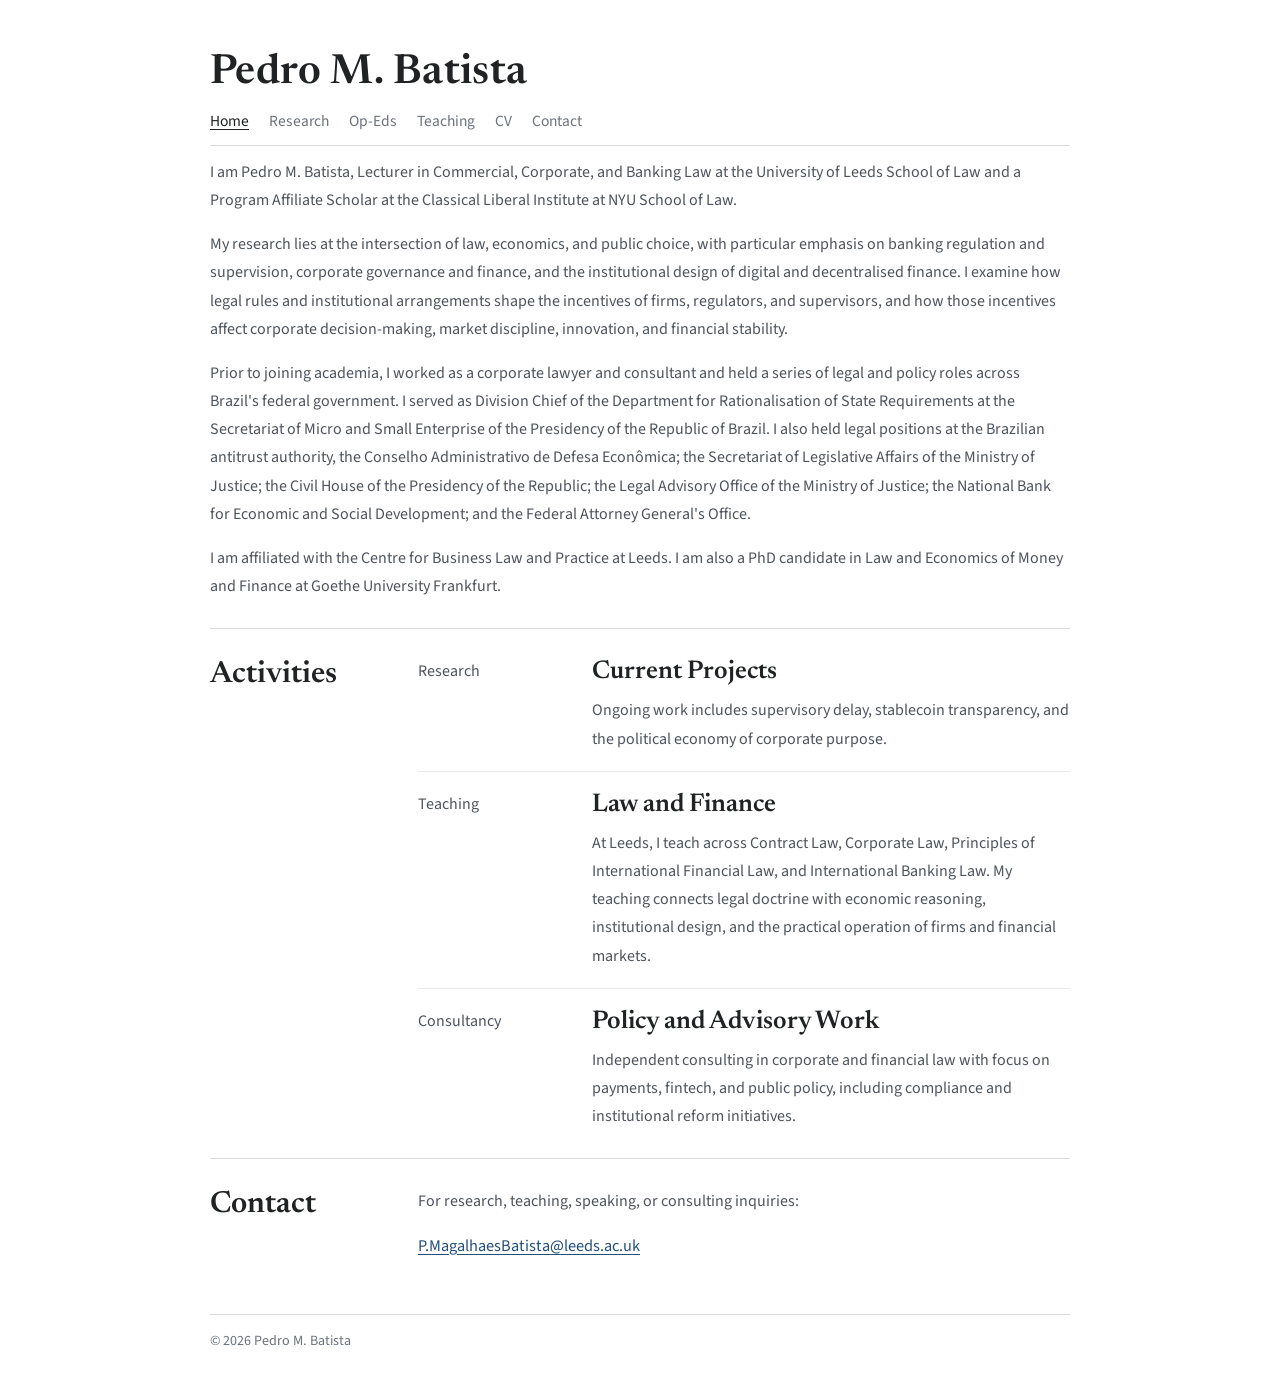
==== index.html @ 45277346 "Update CV for October 2026" ====
<!DOCTYPE html>
<html lang="en">
<head>
  <meta charset="UTF-8">
  <meta name="viewport" content="width=device-width, initial-scale=1.0">
  <meta name="description" content="Pedro M. Batista, Lecturer at the University of Leeds School of Law and Program Affiliate Scholar at NYU Law's Classical Liberal Institute.">
  <title>Pedro M. Batista | Personal Website</title>
  <link rel="preconnect" href="https://fonts.googleapis.com">
  <link rel="preconnect" href="https://fonts.gstatic.com" crossorigin>
  <link href="https://fonts.googleapis.com/css2?family=Newsreader:opsz,wght@6..72,400;6..72,500;6..72,600;6..72,700&amp;family=Source+Sans+3:wght@400;500;600&amp;display=swap" rel="stylesheet">
  <link rel="stylesheet" href="styles.css?v=20260402b">
</head>
<body class="home-page">
  <header class="site-header">
    <a class="brand" href="index.html">Pedro M. Batista</a>
    <nav class="site-nav" aria-label="Primary">
      <a href="index.html" aria-current="page">Home</a>
      <a href="research.html">Research</a>
      <a href="op-eds.html">Op-Eds</a>
      <a href="teaching.html">Teaching</a>
      <a href="CV.pdf?v=20261003a" target="_blank" rel="noopener noreferrer">CV</a>
      <a href="#contact">Contact</a>
    </nav>
  </header>

  <main class="site-main">
    <section id="about" class="section section-home-about">
      <div class="section-body">
        <div class="about-layout">
          <div class="about-copy">
            <p>
              I am Pedro M. Batista, Lecturer in Commercial, Corporate, and Banking
              Law at the University of Leeds School of Law and a Program Affiliate
              Scholar at the Classical Liberal Institute at NYU School of Law.
            </p>
            <p>
              My research lies at the intersection of law, economics, and public
              choice, with particular emphasis on banking regulation and
              supervision, corporate governance and finance, and the institutional
              design of digital and decentralised finance. I examine how legal
              rules and institutional arrangements shape the incentives of firms,
              regulators, and supervisors, and how those incentives affect
              corporate decision-making, market discipline, innovation, and
              financial stability.
            </p>
            <p>
              Prior to joining academia, I worked as a corporate lawyer and
              consultant and held a series of legal and policy roles across
              Brazil's federal government. I served as Division Chief of the
              Department for Rationalisation of State Requirements at the
              Secretariat of Micro and Small Enterprise of the Presidency of
              the Republic of Brazil. I also held legal positions at the
              Brazilian antitrust authority, the Conselho Administrativo de
              Defesa Econômica; the Secretariat of Legislative Affairs of the
              Ministry of Justice; the Civil House of the Presidency of the
              Republic; the Legal Advisory Office of the Ministry of Justice;
              the National Bank for Economic and Social Development; and the
              Federal Attorney General's Office.
            </p>
            <p>
              I am affiliated with the Centre for Business Law and Practice at
              Leeds. I am also a PhD candidate in Law and Economics of Money and
              Finance at Goethe University Frankfurt.
            </p>
          </div>
        </div>
      </div>
    </section>

    <section id="projects" class="section">
      <h2>Activities</h2>
      <div class="section-body entry-list">
        <article class="entry">
          <p class="entry-meta">Research</p>
          <div class="entry-content">
            <h3>Current Projects</h3>
            <p>
              Ongoing work includes supervisory delay, stablecoin transparency,
              and the political economy of corporate purpose.
            </p>
          </div>
        </article>
        <article class="entry">
          <p class="entry-meta">Teaching</p>
          <div class="entry-content">
            <h3>Law and Finance</h3>
            <p>
              At Leeds, I teach across Contract Law, Corporate Law, Principles of
              International Financial Law, and International Banking Law. My
              teaching connects legal doctrine with economic reasoning,
              institutional design, and the practical operation of firms and
              financial markets.
            </p>
          </div>
        </article>
        <article class="entry">
          <p class="entry-meta">Consultancy</p>
          <div class="entry-content">
            <h3>Policy and Advisory Work</h3>
            <p>
              Independent consulting in corporate and financial law with focus on
              payments, fintech, and public policy, including compliance and
              institutional reform initiatives.
            </p>
          </div>
        </article>
      </div>
    </section>

    <section id="contact" class="section contact">
      <h2>Contact</h2>
      <div class="section-body">
        <p>For research, teaching, speaking, or consulting inquiries:</p>
        <p><a class="contact-link" href="mailto:P.MagalhaesBatista@leeds.ac.uk">P.MagalhaesBatista@leeds.ac.uk</a></p>
      </div>
    </section>
  </main>

  <footer class="site-footer">
    <p>&copy; <span id="year"></span> Pedro M. Batista</p>
  </footer>

  <script src="script.js?v=20260317a"></script>
</body>
</html>
---- styles.css ----
:root {
  --page: #ffffff;
  --ink: #202224;
  --ink-soft: #4d545c;
  --muted: #6b737b;
  --link: #234f78;
  --rule: #d7d9dd;
  --rule-soft: #e7e9ec;
  --max-width: 860px;
  --name-size: clamp(2rem, 4vw, 2.6rem);
  --font-body: "Source Sans 3", "Helvetica Neue", Helvetica, Arial, sans-serif;
  --font-heading: "Newsreader", Georgia, "Times New Roman", serif;
}

* {
  box-sizing: border-box;
}

html,
body {
  margin: 0;
  padding: 0;
}

body {
  min-height: 100vh;
  font-family: var(--font-body);
  color: var(--ink);
  background: var(--page);
}

h1,
h2,
h3,
h4,
h5,
h6 {
  font-family: var(--font-heading);
}

a {
  color: var(--link);
}

h1,
h2,
h3,
p {
  margin-top: 0;
}

.site-header,
.site-main,
.site-footer {
  width: min(var(--max-width), 92vw);
  margin-left: auto;
  margin-right: auto;
}

.site-header {
  padding: 52px 0 22px;
  border-bottom: 1px solid var(--rule);
}

.home-page .site-header {
  padding-bottom: 12px;
}

.brand {
  display: inline-block;
  margin-bottom: 14px;
  color: var(--ink);
  text-decoration: none;
  font-family: var(--font-heading);
  font-size: var(--name-size);
  font-weight: 600;
  line-height: 1.05;
  letter-spacing: 0.01em;
}

.site-nav {
  display: flex;
  flex-wrap: wrap;
  gap: 10px 20px;
  align-items: center;
}

.site-nav a {
  color: var(--muted);
  text-decoration: none;
  font-size: 0.97rem;
  line-height: 1.5;
}

.site-nav a:hover,
.site-nav a:focus-visible,
.site-nav a[aria-current="page"] {
  color: var(--ink);
  text-decoration: underline;
  text-underline-offset: 0.18em;
}

.site-main {
  padding: 26px 0 54px;
}

.home-page .site-main {
  padding-top: 12px;
}

.page-intro {
  padding: 8px 0 30px;
  border-bottom: 1px solid var(--rule);
}

.page-intro-home {
  display: grid;
  grid-template-columns: minmax(0, 1.55fr) minmax(260px, 0.9fr);
  gap: 20px 42px;
  align-items: end;
}

.page-intro h1 {
  max-width: 24ch;
  margin: 0 0 18px;
  color: var(--ink);
  font-size: var(--name-size);
  font-weight: 600;
  line-height: 1.12;
  letter-spacing: 0.005em;
  text-wrap: balance;
}

.page-intro-home h1 {
  max-width: none;
  margin-bottom: 0;
}

.page-intro-copy {
  min-width: 0;
}

.lead,
.section p,
.entry-content p {
  color: var(--ink-soft);
  line-height: 1.76;
  font-size: 1rem;
}

.lead {
  max-width: 68ch;
  margin: 0;
}

.page-intro-home .lead {
  max-width: 34ch;
  margin-left: auto;
}

.quick-links {
  margin-top: 18px;
  display: flex;
  flex-wrap: wrap;
  gap: 8px 18px;
}

.text-link {
  color: var(--link);
  font-size: 0.95rem;
  text-decoration: underline;
  text-underline-offset: 0.18em;
}

.text-link:hover,
.text-link:focus-visible {
  color: var(--ink);
}

.section {
  display: grid;
  grid-template-columns: minmax(150px, 180px) minmax(0, 1fr);
  gap: 16px 28px;
  padding: 28px 0;
  border-bottom: 1px solid var(--rule);
}

.section-home-about {
  grid-template-columns: minmax(0, 1fr);
  padding-top: 0;
}

.about-layout {
  display: grid;
  grid-template-columns: minmax(0, 1fr);
  gap: 18px 30px;
  align-items: start;
}

.about-copy {
  min-width: 0;
}

.section:last-of-type {
  border-bottom: 0;
  padding-bottom: 0;
}

.section h2 {
  margin: 0;
  color: var(--ink);
  font-size: clamp(1.45rem, 3vw, 1.9rem);
  font-weight: 600;
  line-height: 1.2;
}

.section-body {
  min-width: 0;
}

.section p:last-child,
.entry-content p:last-child {
  margin-bottom: 0;
}

.entry-list {
  display: grid;
  gap: 18px;
}

.entry {
  display: grid;
  grid-template-columns: minmax(120px, 150px) minmax(0, 1fr);
  gap: 10px 24px;
  padding-top: 18px;
  border-top: 1px solid var(--rule-soft);
}

.entry-list > .entry:first-child {
  padding-top: 0;
  border-top: 0;
}

.entry-meta {
  margin: 0;
  color: var(--muted);
  font-size: 0.9rem;
  line-height: 1.55;
}

.entry-content h3 {
  margin: 0 0 8px;
  color: var(--ink);
  font-size: clamp(1.28rem, 2.5vw, 1.6rem);
  font-weight: 600;
  line-height: 1.22;
}

.entry-content p {
  margin: 0 0 10px;
}

.entry-meta-highlight {
  margin: 0 0 10px;
  color: var(--ink);
  font-size: 0.85rem;
  font-weight: 600;
  letter-spacing: 0.02em;
  text-decoration: underline;
  text-underline-offset: 0.18em;
}

.entry-links {
  display: flex;
  flex-wrap: wrap;
  gap: 8px 18px;
  margin-top: 10px;
}

.contact-link {
  color: var(--link);
  font-size: 1.02rem;
  text-decoration: underline;
  text-underline-offset: 0.18em;
}

.contact-link:hover,
.contact-link:focus-visible {
  color: var(--ink);
}

.site-footer {
  padding: 16px 0 42px;
  border-top: 1px solid var(--rule);
}

.site-footer p {
  margin: 0;
  color: var(--muted);
  font-size: 0.88rem;
}

@media (max-width: 720px) {
  .site-header {
    padding-top: 38px;
  }

  .brand {
    margin-bottom: 12px;
  }

  .page-intro h1 {
    max-width: 100%;
  }

  .page-intro-home {
    grid-template-columns: 1fr;
    gap: 14px;
  }

  .page-intro-home .lead {
    max-width: 100%;
    margin-left: 0;
  }

  .section,
  .entry {
    grid-template-columns: 1fr;
    gap: 10px;
  }

  .quick-links,
  .entry-links {
    gap: 8px 14px;
  }
}
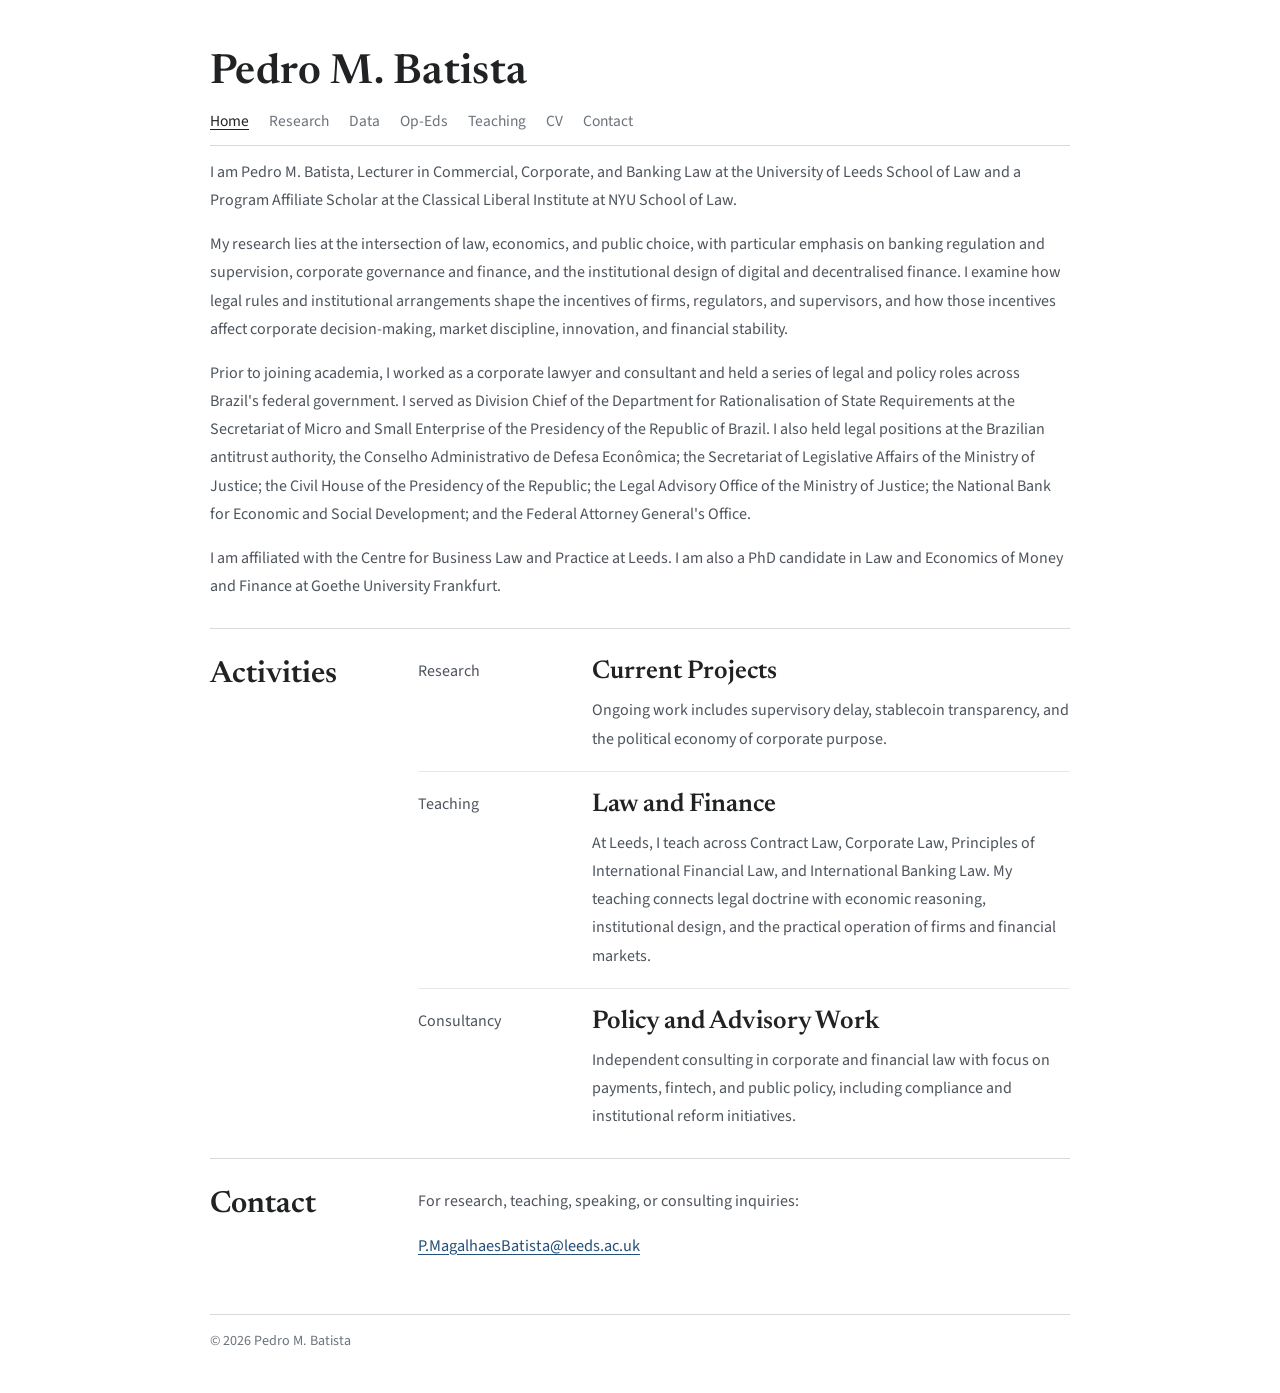
==== commit d9f5456e: "Add scholarly Data page and navigation link" ====
--- a/index.html
+++ b/index.html
@@ -16,9 +16,10 @@
     <nav class="site-nav" aria-label="Primary">
       <a href="index.html" aria-current="page">Home</a>
       <a href="research.html">Research</a>
+      <a href="data.html">Data</a>
       <a href="op-eds.html">Op-Eds</a>
       <a href="teaching.html">Teaching</a>
-      <a href="CV.pdf?v=20261003a" target="_blank" rel="noopener noreferrer">CV</a>
+      <a href="CV.pdf?v=20261003c" target="_blank" rel="noopener noreferrer">CV</a>
       <a href="#contact">Contact</a>
     </nav>
   </header>
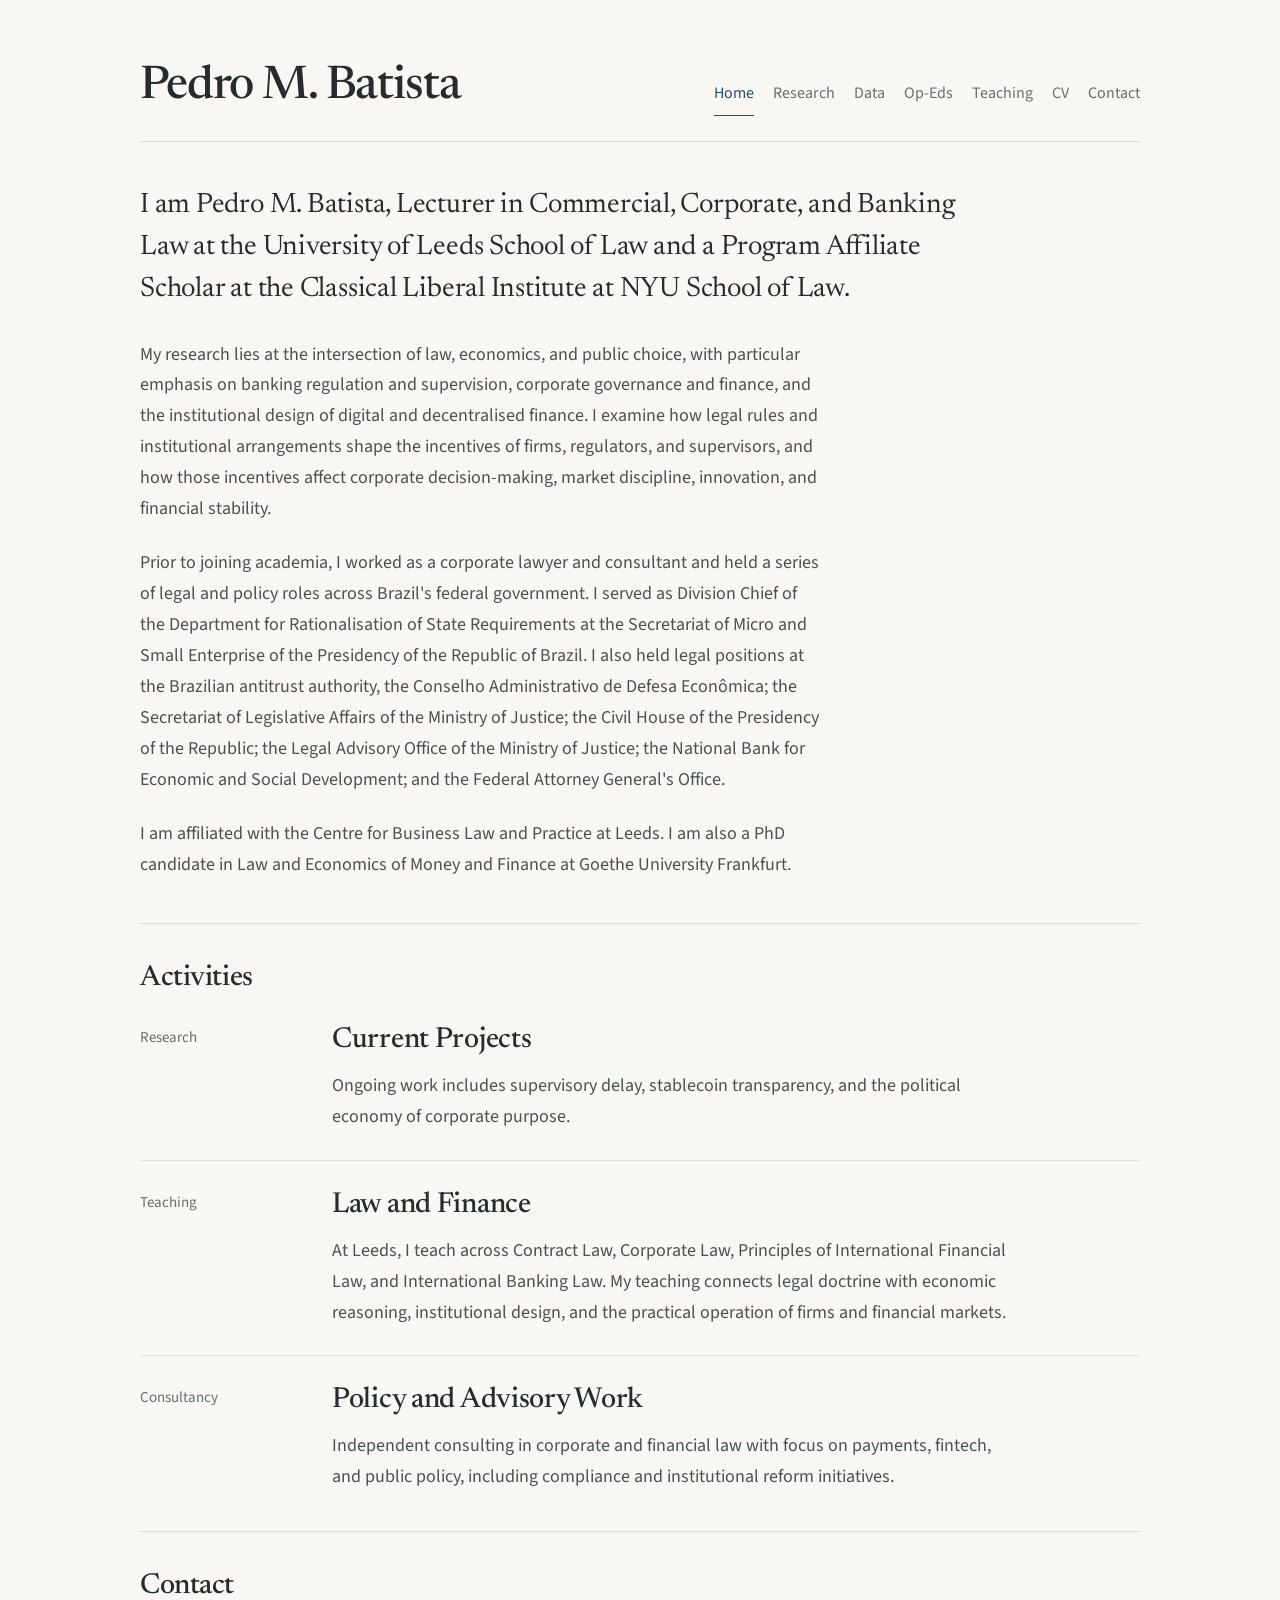
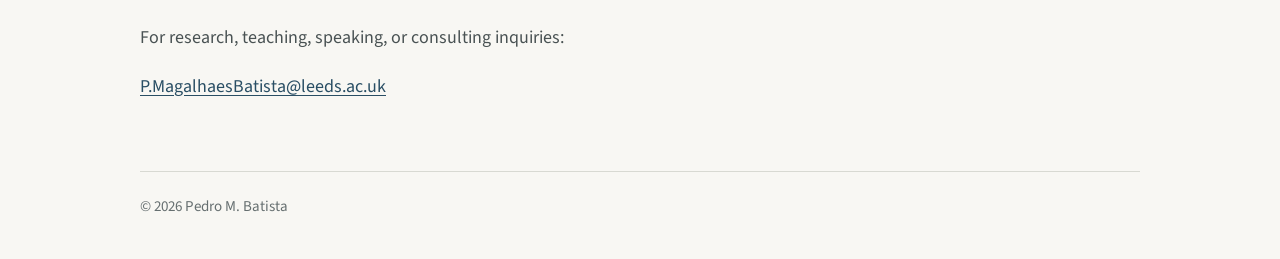
==== commit 1ccd0029: "Apply approved editorial design without changing text" ====
--- a/index.html
+++ b/index.html
@@ -8,7 +8,7 @@
   <link rel="preconnect" href="https://fonts.googleapis.com">
   <link rel="preconnect" href="https://fonts.gstatic.com" crossorigin>
   <link href="https://fonts.googleapis.com/css2?family=Newsreader:opsz,wght@6..72,400;6..72,500;6..72,600;6..72,700&amp;family=Source+Sans+3:wght@400;500;600&amp;display=swap" rel="stylesheet">
-  <link rel="stylesheet" href="styles.css?v=20260402b">
+  <link rel="stylesheet" href="styles.css?v=20261103-editorial">
 </head>
 <body class="home-page">
   <header class="site-header">
@@ -19,7 +19,7 @@
       <a href="data.html">Data</a>
       <a href="op-eds.html">Op-Eds</a>
       <a href="teaching.html">Teaching</a>
-      <a href="CV.pdf?v=20261003c" target="_blank" rel="noopener noreferrer">CV</a>
+      <a href="CV.pdf?v=20261023-ihs" target="_blank" rel="noopener noreferrer">CV</a>
       <a href="#contact">Contact</a>
     </nav>
   </header>
--- a/styles.css
+++ b/styles.css
@@ -165,6 +165,90 @@
   gap: 8px 18px;
 }
 
+.research-profiles {
+  margin-top: 26px;
+}
+
+.research-profiles-label {
+  margin: 0 0 10px;
+  color: var(--muted);
+  font-size: 0.78rem;
+  font-weight: 600;
+  letter-spacing: 0.08em;
+  text-transform: uppercase;
+}
+
+.research-profile-links {
+  display: grid;
+  grid-template-columns: repeat(2, minmax(0, 1fr));
+  gap: 14px;
+}
+
+.research-profile {
+  display: grid;
+  grid-template-columns: 26px minmax(0, 1fr) 18px;
+  align-items: center;
+  gap: 14px;
+  min-height: 92px;
+  padding: 18px 20px;
+  border: 1px solid #d5dfe8;
+  border-radius: 4px;
+  background: #f7f9fb;
+  color: var(--link);
+  text-decoration: none;
+}
+
+.research-profile-copy {
+  min-width: 0;
+}
+
+.research-profile-name,
+.research-profile-description {
+  display: block;
+}
+
+.research-profile-name {
+  font-size: 1.1rem;
+  font-weight: 600;
+  line-height: 1.3;
+}
+
+.research-profile-description {
+  margin-top: 4px;
+  color: var(--ink-soft);
+  font-size: 0.9rem;
+  line-height: 1.4;
+}
+
+.research-profile:hover,
+.research-profile:focus-visible {
+  border-color: var(--link);
+  background: #eef3f7;
+}
+
+.research-profile:hover .research-profile-name,
+.research-profile:focus-visible .research-profile-name {
+  text-decoration: underline;
+  text-underline-offset: 0.18em;
+}
+
+.research-profile:focus-visible {
+  outline: 2px solid var(--link);
+  outline-offset: 3px;
+}
+
+.visually-hidden {
+  position: absolute;
+  width: 1px;
+  height: 1px;
+  padding: 0;
+  margin: -1px;
+  overflow: hidden;
+  clip-path: inset(50%);
+  white-space: nowrap;
+  border: 0;
+}
+
 .text-link {
   color: var(--link);
   font-size: 0.95rem;
@@ -334,3 +418,196 @@
     gap: 8px 14px;
   }
 }
+
+@media (max-width: 560px) {
+  .research-profile-links {
+    grid-template-columns: 1fr;
+    gap: 10px;
+  }
+}
+
+/* Restrained editorial preview. Presentation only; source HTML is unchanged. */
+:root {
+  color-scheme: light;
+  --page: #f8f7f3;
+  --ink: #252c2e;
+  --ink-soft: #495253;
+  --muted: #666f70;
+  --link: #294e64;
+  --rule: #d8d9d2;
+  --rule-soft: #e1e2dc;
+  --max-width: 1000px;
+  --name-size: clamp(2.15rem, 4vw, 2.9rem);
+}
+
+body { -webkit-font-smoothing: antialiased; }
+::selection { background: #dce6e9; color: var(--ink); }
+a { text-decoration-thickness: 1px; text-underline-offset: 0.2em; }
+a:focus-visible { outline: 2px solid var(--link); outline-offset: 5px; }
+
+.site-header, .site-main, .site-footer {
+  width: min(var(--max-width), calc(100% - 80px));
+}
+
+.site-header, .home-page .site-header {
+  display: flex;
+  flex-wrap: wrap;
+  align-items: baseline;
+  justify-content: space-between;
+  gap: 14px 36px;
+  padding: 62px 0 25px;
+  border-bottom: 1px solid var(--rule);
+}
+
+.brand {
+  margin: 0;
+  font-weight: 500;
+  letter-spacing: -0.025em;
+  line-height: 1.1;
+}
+
+.site-nav { gap: 0 19px; }
+.site-nav a {
+  display: inline-flex;
+  align-items: center;
+  min-height: 44px;
+  color: var(--muted);
+  font-size: 1rem;
+  text-decoration: none;
+  border-bottom: 1px solid transparent;
+}
+.site-nav a:hover, .site-nav a:focus-visible, .site-nav a[aria-current="page"] {
+  color: var(--link);
+  border-bottom-color: var(--link);
+  text-decoration: none;
+}
+
+.site-main, .home-page .site-main { padding: 42px 0 68px; }
+.page-intro { padding: 2px 0 34px; }
+.page-intro h1 {
+  max-width: 31ch;
+  margin-bottom: 20px;
+  font-weight: 500;
+  letter-spacing: -0.022em;
+  line-height: 1.12;
+}
+.lead, .section p, .entry-content p {
+  font-size: 1.125rem;
+  line-height: 1.72;
+}
+.lead { max-width: 72ch; }
+.quick-links { margin-top: 22px; gap: 10px 24px; }
+
+.section {
+  grid-template-columns: minmax(0, 1fr);
+  gap: 27px;
+  padding: 38px 0;
+}
+.section h2 {
+  font-size: 1.8rem;
+  font-weight: 500;
+  letter-spacing: -0.015em;
+}
+.section-home-about { padding-top: 0; padding-bottom: 42px; }
+.about-copy { max-width: 850px; }
+.about-copy p { max-width: 76ch; margin: 0 0 23px; }
+.about-copy > p:first-child {
+  max-width: 58ch;
+  margin-bottom: 30px;
+  font-family: var(--font-heading);
+  font-size: clamp(1.4rem, 2.5vw, 1.75rem);
+  line-height: 1.5;
+  font-weight: 400;
+  letter-spacing: -0.008em;
+  color: var(--ink);
+}
+
+.entry-list { gap: 27px; }
+.entry {
+  grid-template-columns: 158px minmax(0, 1fr);
+  gap: 12px 34px;
+  padding-top: 27px;
+}
+.section .entry-meta {
+  font-size: 0.94rem;
+  line-height: 1.6;
+  color: var(--muted);
+  padding-top: 3px;
+}
+.entry-content h3 {
+  max-width: 48ch;
+  font-size: clamp(1.45rem, 2.3vw, 1.8rem);
+  line-height: 1.24;
+  font-weight: 500;
+  letter-spacing: -0.01em;
+  margin-bottom: 12px;
+}
+.entry-content p { max-width: 75ch; margin-bottom: 13px; }
+.entry-content h4 { font-size: 1.25rem; font-weight: 500; margin: 25px 0 10px; }
+.entry-links { gap: 9px 12px; margin: 17px 0 15px; }
+.text-link { font-size: 1rem; }
+.entry-links .text-link {
+  display: inline-flex;
+  align-items: center;
+  padding: 7px 12px;
+  border: 1px solid #cdd5d5;
+  border-radius: 3px;
+  background: #f0f3f2;
+  line-height: 1.4;
+  text-decoration: none;
+  overflow-wrap: anywhere;
+}
+.entry-links .text-link:hover { border-color: #8d9fa7; background: #e7edee; color: var(--link); }
+
+.research-profiles { margin-top: 27px; max-width: 800px; }
+.research-profiles-label { color: var(--muted); letter-spacing: 0.09em; margin-bottom: 10px; }
+.research-profile-links { gap: 16px; }
+.research-profile {
+  min-height: 80px;
+  padding: 15px 18px;
+  border-radius: 3px;
+  border-color: #d2dcde;
+  background: #edf2f3;
+  gap: 14px;
+}
+.research-profile-name { font-size: 1.1rem; font-weight: 600; }
+.research-profile-description { font-size: 0.94rem; margin-top: 3px; }
+.research-profile:hover, .research-profile:focus-visible { background: #e4ecee; border-color: #a8bdc6; }
+
+.contact { gap: 18px; }
+.contact-link { font-size: 1.125rem; overflow-wrap: anywhere; }
+.entry-content a { overflow-wrap: anywhere; }
+.site-footer { padding: 24px 0 42px; }
+.site-footer p { font-size: 0.94rem; color: var(--muted); }
+
+@media (max-width: 900px) {
+  .site-header, .home-page .site-header { padding-top: 40px; gap: 12px; }
+  .site-nav { flex-basis: 100%; }
+}
+@media (max-width: 760px) {
+  .site-header, .site-main, .site-footer { width: calc(100% - 40px); }
+  .site-header, .home-page .site-header { padding-top: 30px; padding-bottom: 18px; }
+  .site-nav { gap: 0 19px; }
+  .site-nav a { font-size: 0.97rem; }
+  .site-main, .home-page .site-main { padding-top: 30px; padding-bottom: 44px; }
+  .page-intro h1 { font-size: clamp(2rem, 6vw, 2.65rem); }
+  .lead, .section p, .entry-content p { font-size: 1.0625rem; line-height: 1.7; }
+  .about-copy > p:first-child { font-size: 1.4rem; line-height: 1.48; margin-bottom: 24px; }
+  .about-copy p { margin-bottom: 21px; }
+  .section { gap: 22px; padding: 30px 0; }
+  .section-home-about { padding-top: 0; }
+  .section h2 { font-size: 1.65rem; }
+  .entry { grid-template-columns: minmax(0,1fr); gap: 9px; padding-top: 24px; }
+  .section .entry-meta { padding-top: 0; font-size: 0.92rem; }
+  .entry-content h3 { font-size: 1.5rem; }
+  .entry-links .text-link { min-height: 44px; }
+  .quick-links a { display: inline-flex; align-items: center; min-height: 44px; }
+  .contact-link { font-size: 1.0625rem; }
+}
+@media (max-width: 560px) {
+  .research-profile-links { gap: 10px; }
+  .research-profile { min-height: 76px; padding: 13px 15px; gap: 12px; }
+}
+@media (prefers-reduced-motion: no-preference) {
+  a { transition: color 140ms ease, background-color 140ms ease, border-color 140ms ease; }
+}
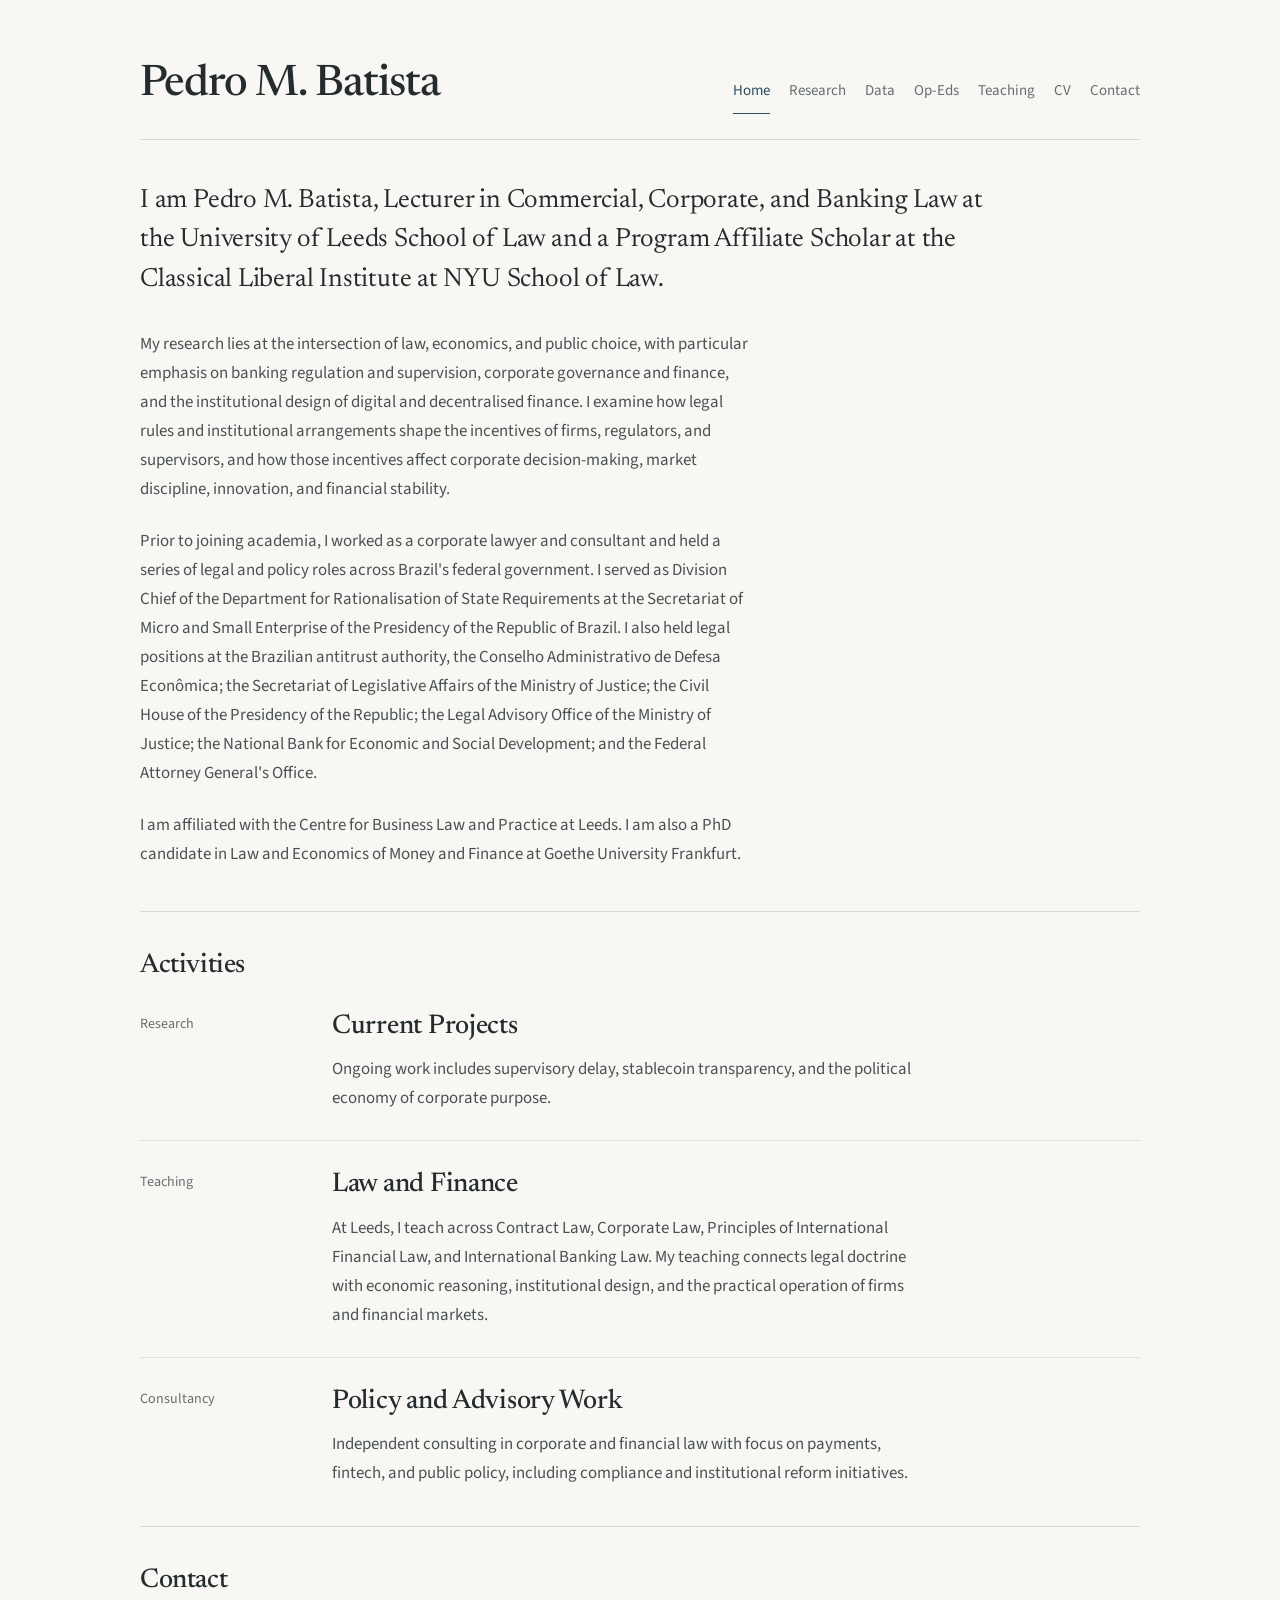
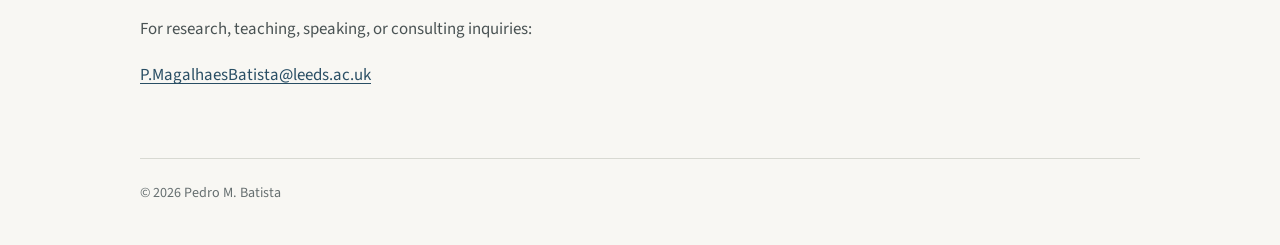
==== commit 79851280: "Reduce site typography slightly for a more compact layout" ====
--- a/index.html
+++ b/index.html
@@ -8,7 +8,7 @@
   <link rel="preconnect" href="https://fonts.googleapis.com">
   <link rel="preconnect" href="https://fonts.gstatic.com" crossorigin>
   <link href="https://fonts.googleapis.com/css2?family=Newsreader:opsz,wght@6..72,400;6..72,500;6..72,600;6..72,700&amp;family=Source+Sans+3:wght@400;500;600&amp;display=swap" rel="stylesheet">
-  <link rel="stylesheet" href="styles.css?v=20261103-editorial">
+  <link rel="stylesheet" href="styles.css?v=20261105-compact-type">
 </head>
 <body class="home-page">
   <header class="site-header">
--- a/styles.css
+++ b/styles.css
@@ -440,6 +440,7 @@
   --name-size: clamp(2.15rem, 4vw, 2.9rem);
 }
 
+html { font-size: 93.75%; }
 body { -webkit-font-smoothing: antialiased; }
 ::selection { background: #dce6e9; color: var(--ink); }
 a { text-decoration-thickness: 1px; text-underline-offset: 0.2em; }
